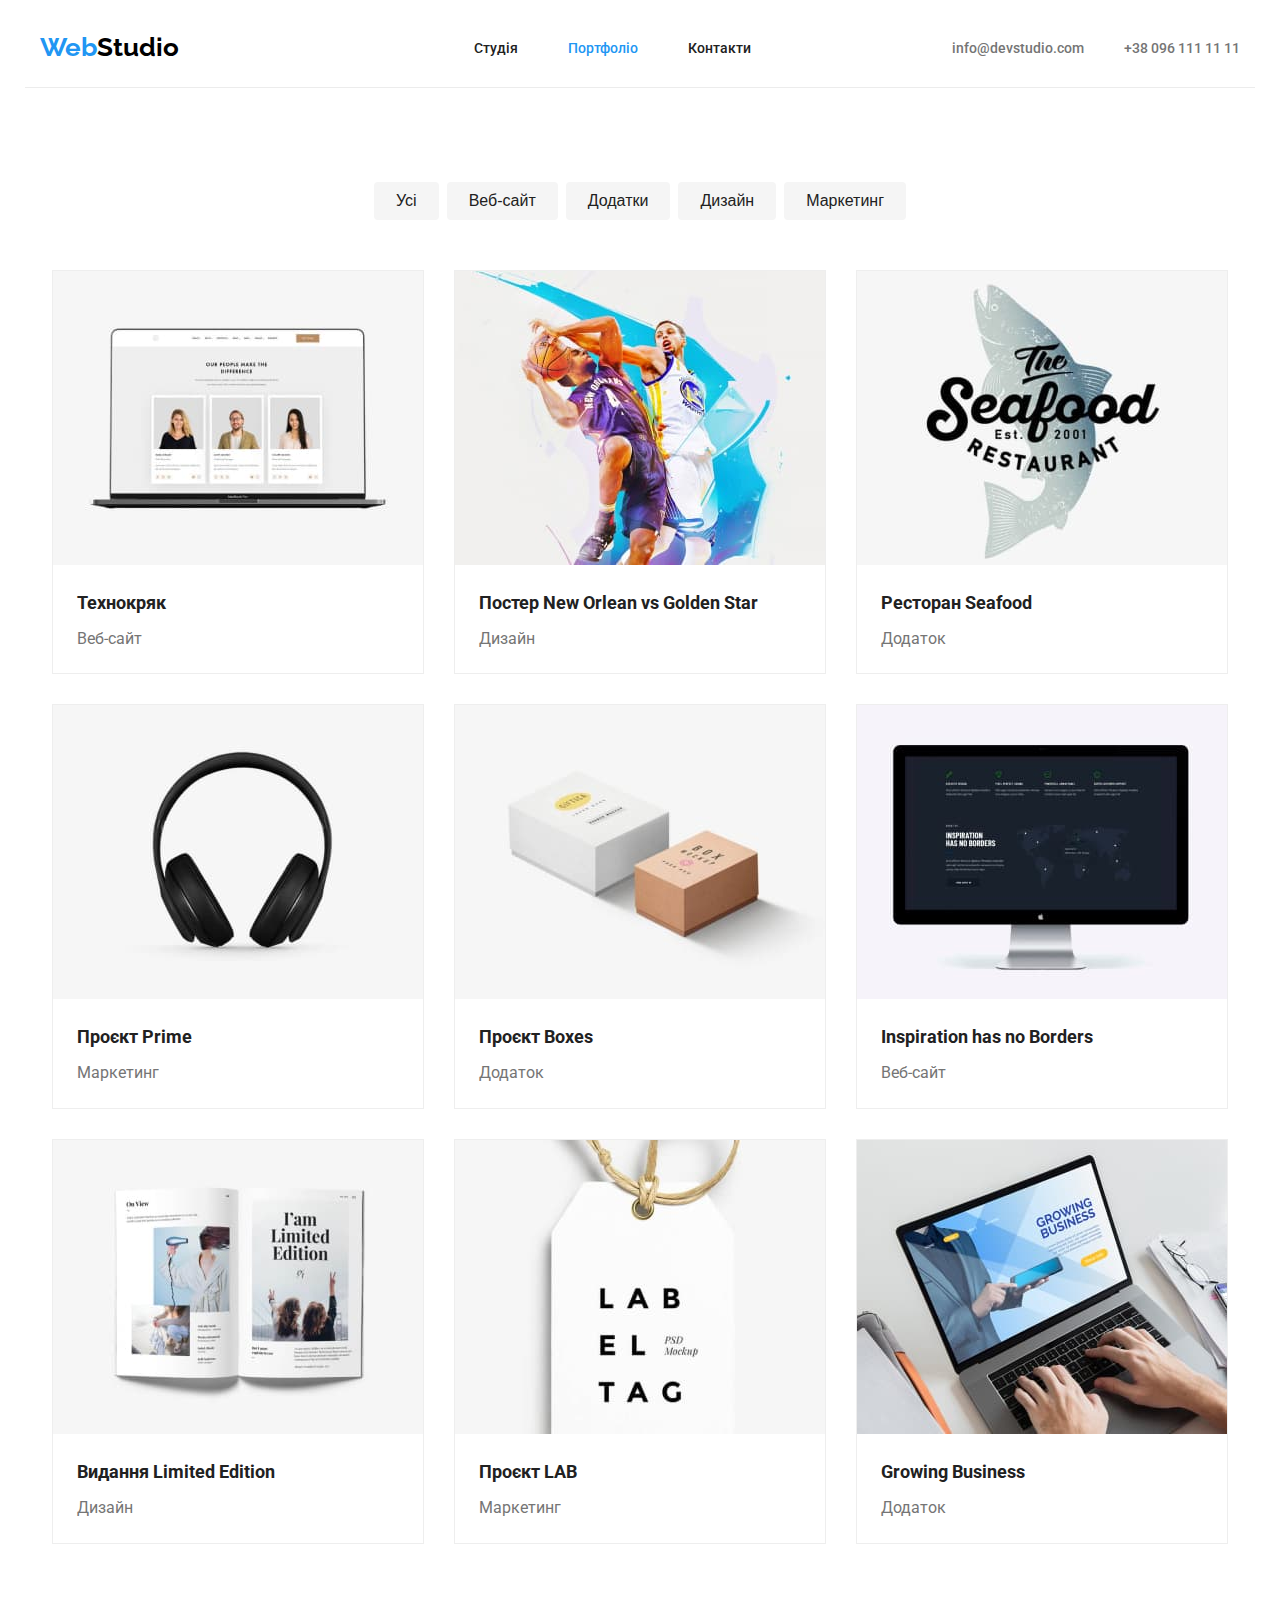
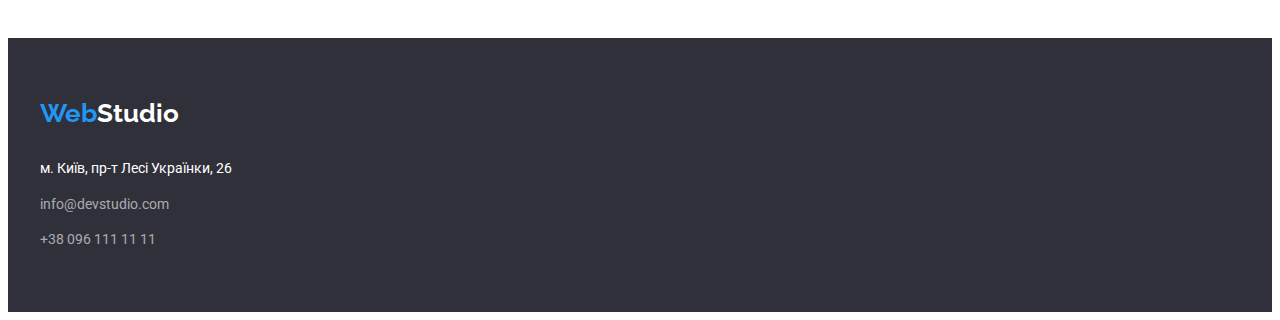
==== portfolio.html @ f9c9e4a5 "Initial commit" ====
<!DOCTYPE html>
<html lang="uk">
  <head>
    <meta charset="UTF-8" />
    <meta http-equiv="X-UA-Compatible" content="IE=edge" />
    <meta name="viewport" content="width=device-width, initial-scale=1.0" />
    <title>Портфоліо</title>
    <link rel="preconnect" href="https://fonts.googleapis.com" />
    <link rel="preconnect" href="https://fonts.gstatic.com" crossorigin />
    <link
      href="https://fonts.googleapis.com/css2?family=Raleway:wght@700&family=Roboto:wght@400;500;700;900&display=swap"
      rel="stylesheet"
    />
    <link
      rel="stylesheet"
      href="https://cdnjs.cloudflare.com/ajax/libs/modern-normalize/1.1.0/modern-normalize.min.css"
      integrity="sha512-wpPYUAdjBVSE4KJnH1VR1HeZfpl1ub8YT/NKx4PuQ5NmX2tKuGu6U/JRp5y+Y8XG2tV+wKQpNHVUX03MfMFn9Q=="
      crossorigin="anonymous"
      referrerpolicy="no-referrer"
    />
    <link rel="stylesheet" href="./styles/styles.css" />
  </head>
  <body>
    <header>
      <div class="container header-flex">
        <a href="index.html" class="logo"><span class="logo-firstpart">Web</span>Studio</a>
        <nav>
          <ul class="list nav-links">
            <li><a href="index.html" class="main-nav-link">Студія</a></li>
            <li><a href="portfolio.html" class="main-nav-link current">Портфоліо</a></li>
            <li><a href="#" class="main-nav-link fix-link">Контакти</a></li>
          </ul>
        </nav>
        <ul class="list header-contacts">
          <li><a href="mailto:info@devstudio.com" class="contact-link">info@devstudio.com</a></li>
          <li><a href="tel:+380961111111" class="contact-link fix-link">+38 096 111 11 11</a></li>
        </ul>
      </div>
    </header>
    <main>
      <!-- Work examples -->
      <section class="section">
        <div class="container">
          <h1 class="visually-hidden">Наші роботи</h1>
          <ul class="list filter-button">
            <li>
              <button type="button" class="secondary-button">Усі</button>
            </li>
            <li>
              <button type="button" class="secondary-button">Веб-сайт</button>
            </li>
            <li>
              <button type="button" class="secondary-button">Додатки</button>
            </li>
            <li>
              <button type="button" class="secondary-button">Дизайн</button>
            </li>
            <li>
              <button type="button" class="secondary-button">Маркетинг</button>
            </li>
          </ul>

          <ul class="list portfolio-flex">
            <li class="portfolio-list-item">
              <img src="./images/portfolio1.jpg" alt="Перше портфоліо" />
              <div class="portfolio-card">
                <h2 class="topic-portfolio">Технокряк</h2>
                <p class="topic-portfolio-text">Веб-сайт</p>
              </div>
            </li>
            <li class="portfolio-list-item">
              <img src="./images/portfolio2.jpg" alt="Друге портфоліо" />
              <div class="portfolio-card">
                <h2 class="topic-portfolio">Постер New Orlean vs Golden Star</h2>
                <p class="topic-portfolio-text">Дизайн</p>
              </div>
            </li>
            <li class="portfolio-list-item">
              <img src="./images/portfolio3.jpg" alt="Третє портфоліо" />
              <div class="portfolio-card">
                <h2 class="topic-portfolio">Ресторан Seafood</h2>
                <p class="topic-portfolio-text">Додаток</p>
              </div>
            </li>
            <li class="portfolio-list-item">
              <img src="./images/portfolio4.jpg" alt="Четверте портфоліо" />
              <div class="portfolio-card">
                <h2 class="topic-portfolio">Проєкт Prime</h2>
                <p class="topic-portfolio-text">Маркетинг</p>
              </div>
            </li>
            <li class="portfolio-list-item">
              <img src="./images/portfolio5.jpg" alt="П'яте портфоліо" />
              <div class="portfolio-card">
                <h2 class="topic-portfolio">Проєкт Boxes</h2>
                <p class="topic-portfolio-text">Додаток</p>
              </div>
            </li>
            <li class="portfolio-list-item">
              <img src="./images/portfolio6.jpg" alt="Шосте портфоліо" />
              <div class="portfolio-card">
                <h2 class="topic-portfolio">Inspiration has no Borders</h2>
                <p class="topic-portfolio-text">Веб-сайт</p>
              </div>
            </li>
            <li class="portfolio-list-item">
              <img src="./images/portfolio7.jpg" alt="Сьоме портфоліо" />
              <div class="portfolio-card">
                <h2 class="topic-portfolio">Видання Limited Edition</h2>
                <p class="topic-portfolio-text">Дизайн</p>
              </div>
            </li>
            <li class="portfolio-list-item">
              <img src="./images/portfolio8.jpg" alt="Восьме портфоліо" />
              <div class="portfolio-card">
                <h2 class="topic-portfolio">Проєкт LAB</h2>
                <p class="topic-portfolio-text">Маркетинг</p>
              </div>
            </li>
            <li class="portfolio-list-item">
              <img src="./images/portfolio9.jpg" alt="Дев'яте портфоліо" />
              <div class="portfolio-card">
                <h2 class="topic-portfolio">Growing Business</h2>
                <p class="topic-portfolio-text">Додаток</p>
              </div>
            </li>
          </ul>
        </div>
      </section>
    </main>
    <footer class="footer">
      <div class="container">
        <a href="index.html" class="footer-logo"><span class="logo-firstpart">Web</span>Studio</a>
        <address>
          <ul class="list">
            <li class="footer-list-item">
              <a
                href="https://goo.gl/maps/z9Qv3HFJrDV9PnVbA"
                target="_blank"
                rel="noreferrer noopener"
                class="footer-link"
                >м. Київ, пр-т Лесі Українки, 26</a
              >
            </li>
            <li class="footer-list-item">
              <a href="mailto:info@devstudio.com" class="footer-link-second">info@devstudio.com</a>
            </li>
            <li class="footer-list-item">
              <a href="tel:+380961111111" class="footer-link-second">+38 096 111 11 11</a>
            </li>
          </ul>
        </address>
      </div>
    </footer>
  </body>
</html>
---- styles/styles.css ----
:root {
  --topic-color: #212121;
  --black-logo: #000000;
  --text-color: #757575;
  --button-color: #2196f3;
  --main-background-color: #f5f5f5;
  --main-background-color-second: #ffffff;
  --hero-color: #2f303a;
  --footer-link-second-color: rgba(255, 255, 255, 0.6);
}

body {
  font-family: 'Roboto', 'Raleway', sans-serif;
  color: var(--topic-color);
}

.visually-hidden {
  position: absolute;
  white-space: nowrap;
  width: 1px;
  height: 1px;
  overflow: hidden;
  border: 0;
  padding: 0;
  clip: rect(0 0 0 0);
  clip-path: inset(50%);
  margin: -1px;
}
.list {
  list-style: none;
  padding-left: 0;
  margin: 0;
}

h1,
h2,
h3,
h4,
h5,
h6,
p,
ul {
  margin: 0;
  padding: 0;
}

img {
  display: block;
  max-width: 100%;
  height: auto;
}

/* POSITION */
.container {
  margin-left: auto;
  margin-right: auto;
  width: 1200px;
  padding-left: 15px;
  padding-right: 15px;
}
.section {
  padding-top: 94px;
  padding-bottom: 94px;
}

/* NAVIGATION */
header {
  background-color: var(--main-background-color-second);
}

.header-flex {
  display: flex;
  justify-content: space-between;
  align-items: center;
  padding-top: 24px;
  padding-bottom: 24px;

  border-bottom: 1px solid #ececec;
}

.nav-links {
  display: flex;
  justify-content: space-between;
}

.header-contacts {
  display: flex;
  justify-content: space-between;
}

.logo {
  color: var(--black-logo);
  font-family: 'Raleway';
  font-weight: 700;
  font-size: 26px;
  line-height: 1.19;
  text-decoration: none;
  margin-right: 93px;
}
.logo-firstpart {
  color: var(--button-color);
}
.main-nav-link {
  color: var(--topic-color);
  cursor: pointer;
  font-weight: 500;
  font-size: 14px;
  line-height: 1.14;
  text-decoration: none;

  margin-right: 50px;
}

.main-nav-link:hover,
.main-nav-link:focus {
  color: var(--button-color);
}
.main-nav-link.current {
  color: var(--button-color);
}
.contact-link {
  color: var(--text-color);
  cursor: pointer;
  font-weight: 500;
  font-size: 14px;
  line-height: 1.14;
  text-decoration: none;

  margin-right: 40px;
}
.contact-link:hover,
.contact-link:focus {
  color: var(--button-color);
}

.fix-link {
  margin-right: 0;
}

/* HERO */
.hero {
  background-color: var(--hero-color);
  padding-top: 200px;
  padding-bottom: 200px;
}
h1 {
  color: var(--main-background-color);
  font-family: 'Roboto';
  font-weight: 900;
  font-size: 44px;
  line-height: 1.36;
  text-transform: uppercase;
  text-align: center;
  letter-spacing: 0.06em;

  margin-bottom: 30px;
}
.button {
  background-color: var(--button-color);
  cursor: pointer;
  border: none;
  display: block;
  margin-right: auto;
  margin-left: auto;
  padding-top: 10px;
  padding-right: 24px;
  padding-bottom: 10px;
  padding-left: 24px;
  border-radius: 4px;
}
.button-text {
  color: var(--main-background-color-second);
  font-family: 'Roboto';
  font-weight: 700;
  font-size: 16px;
  line-height: 1.8;
}

/* Our advantages section */ /* What we do section */

.advantages-fix {
  padding-bottom: 0;
}
.advantages-flex {
  display: flex;
  justify-content: space-between;
}

.advantages-flex > li {
  margin-right: 30px;
}

.list.advantages-flex > li:last-child {
  margin-right: 0;
}

.topic {
  color: var(--topic-color);
  font-size: 14px;
  line-height: 1.14;
}

.topic-promo {
  text-align: center;
  font-size: 36px;
  line-height: 1.16;
  letter-spacing: 0.03em;
  margin-bottom: 50px;
}

.topic-text {
  color: var(--text-color);
  font-weight: 400;
  font-size: 14px;
  line-height: 1.7;
}

.promo-image {
  display: flex;
  justify-content: space-between;
}

.list.promo-image > li:not(:last-child) {
  margin-right: 30px;
}

/* Our team section */
.team {
  background-color: var(--main-background-color);
}
.team-section {
  color: var(--topic-color);
  font-size: 36px;
  line-height: 1.16;
  text-align: center;
  margin-bottom: 50px;
}

.team-list {
  display: flex;
  justify-content: space-around;
  }

.team-card {
  background-color: #ffffff;
}

.team-wrapper {
  padding: 30px 10px;
}

.team-topic {
  color: var(--topic-color);
  font-weight: 500;
  font-size: 16px;
  line-height: 1.18;
  text-align: center;
  /* margin-top: 30px; */
  margin-bottom: 10px;
}
.team-topic-text {
  color: var(--text-color);
  font-weight: 400;
  font-size: 16px;
  line-height: 1.18;
  text-align: center;
  /* padding-bottom: 30px; */
}

.list.team-list > li {
  box-shadow: 0px 1px 3px rgba(0, 0, 0, 0.12), 0px 1px 1px rgba(0, 0, 0, 0.14),
    0px 2px 1px rgba(0, 0, 0, 0.2);
  border-radius: 0px 0px 4px 4px;
}
/* FOOTER */
footer {
  background-color: var(--hero-color);
}

.footer {
  padding-top: 60px;
  padding-bottom: 60px;
}

.footer-logo {
  color: var(--main-background-color-second);
  font-family: 'Raleway';
  font-weight: 700;
  font-size: 26px;
  line-height: 1.19;
  text-decoration: none;
  display: inline-block;
  margin-bottom: 28px;
}
.footer-link {
  color: var(--main-background-color-second);
  font-style: normal;
  font-weight: 400;
  font-size: 14px;
  line-height: 1.7;
  text-decoration: none;
}
.footer-link-second {
  color: var(--footer-link-second-color);
  font-style: normal;
  font-weight: 400;
  font-size: 14px;
  line-height: 1.7;
  text-decoration: none;
}
.footer-link-second:hover,
.footer-link-second:focus {
  color: var(--button-color);
}

.footer-list-item:not(:last-child) {
  margin-bottom: 12px;
}

/* PORTFOLIO */

.filter-button {
  margin-bottom: 50px;
  display: flex;
  justify-content: center;
}

.list.filter-button > li:not(:last-child) {
  margin-right: 8px;
}

.secondary-button {
  background-color: var(--main-background-color);
  color: var(--topic-color);
  font-weight: 500;
  font-size: 16px;
  line-height: 1.6;
  cursor: pointer;
  padding-top: 6px;
  padding-right: 22px;
  padding-bottom: 6px;
  padding-left: 22px;
  border-radius: 4px;
  border: none;
}
.secondary-button:hover,
.secondary-button:focus {
  background-color: var(--button-color);
  color: var(--main-background-color-second);
}

.portfolio-flex {
  padding-top: 0;
  display: flex;
  justify-content: center;
  flex-wrap: wrap;
  gap: 30px;
}

.portfolio-list-item {
  width: 370px;
  border: 1px solid #eeeeee;
}
.portfolio-card {
  padding: 20px 24px;
}

.topic-portfolio {
  color: var(--topic-color);
  font-size: 18px;
  line-height: 2;
  margin-bottom: 4px;
}
.topic-portfolio-text {
  color: var(--text-color);
  font-weight: 400;
  font-size: 16px;
  line-height: 1.8;
}
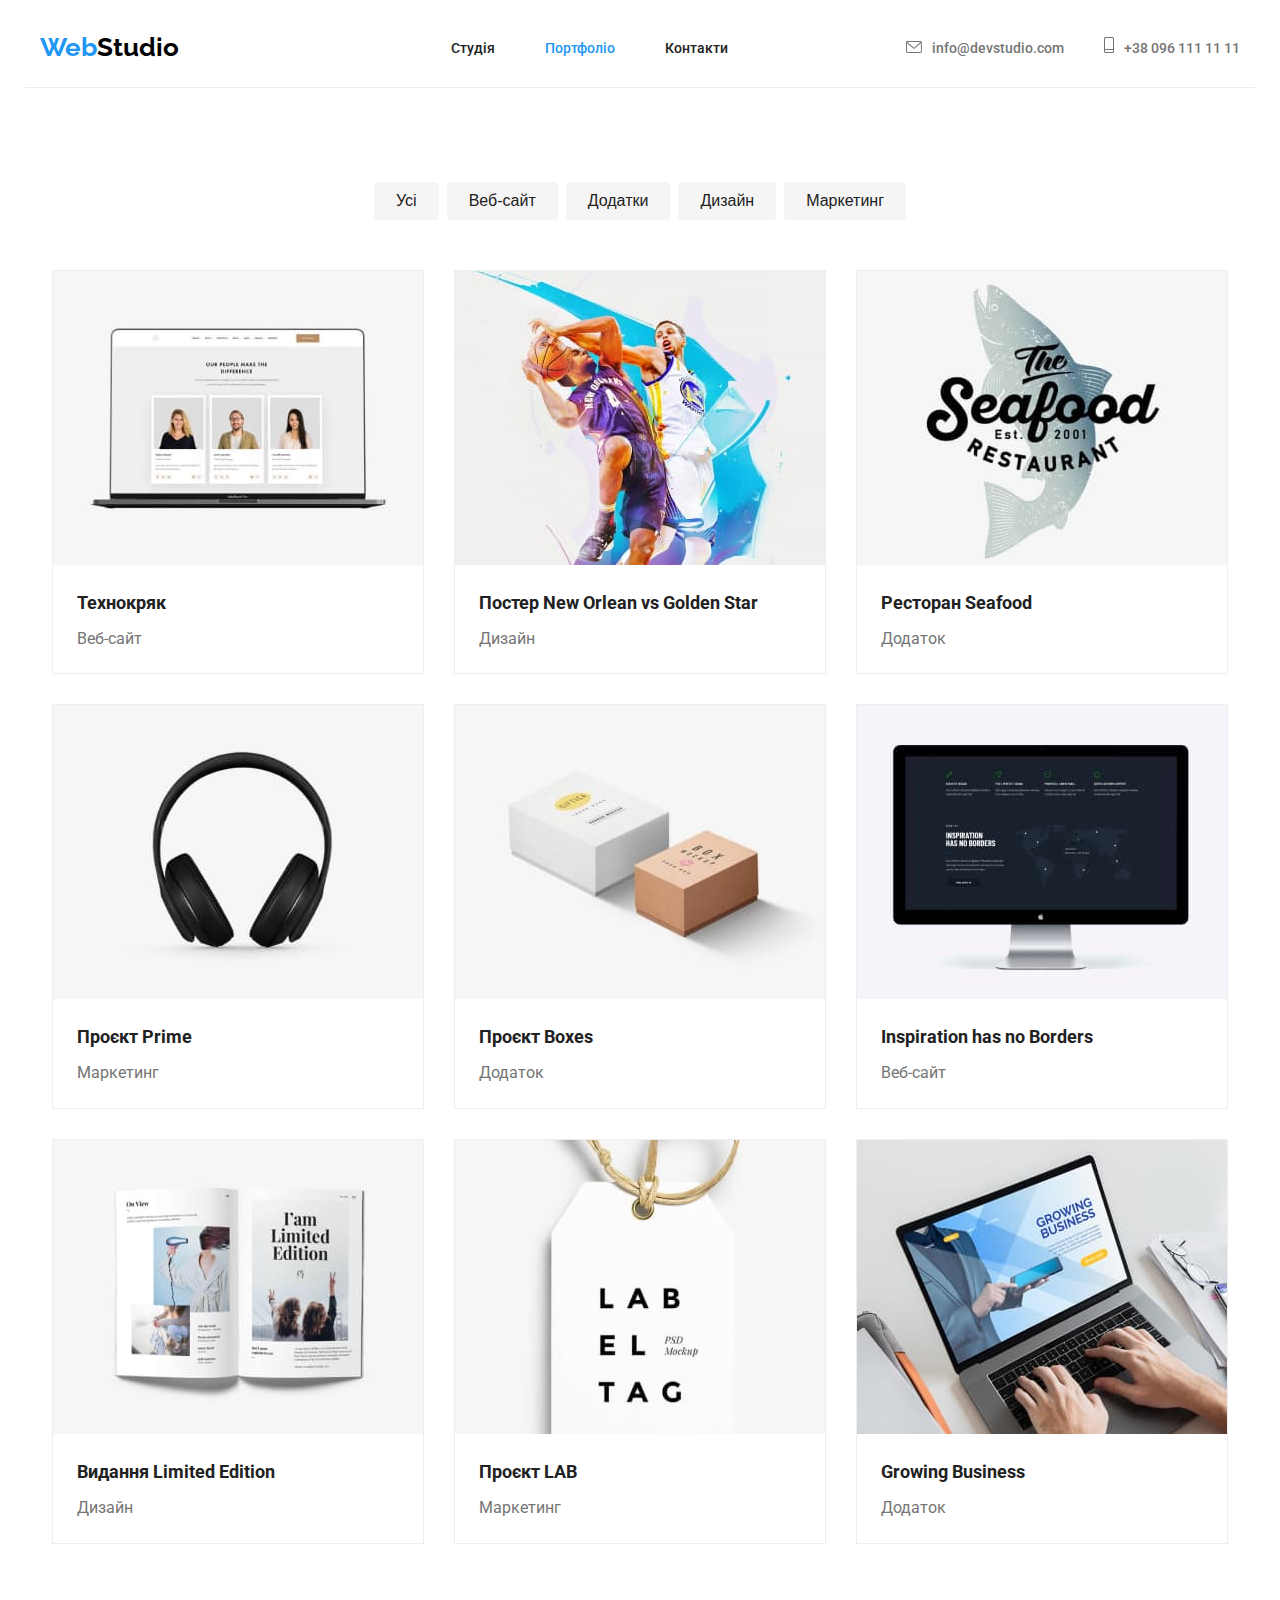
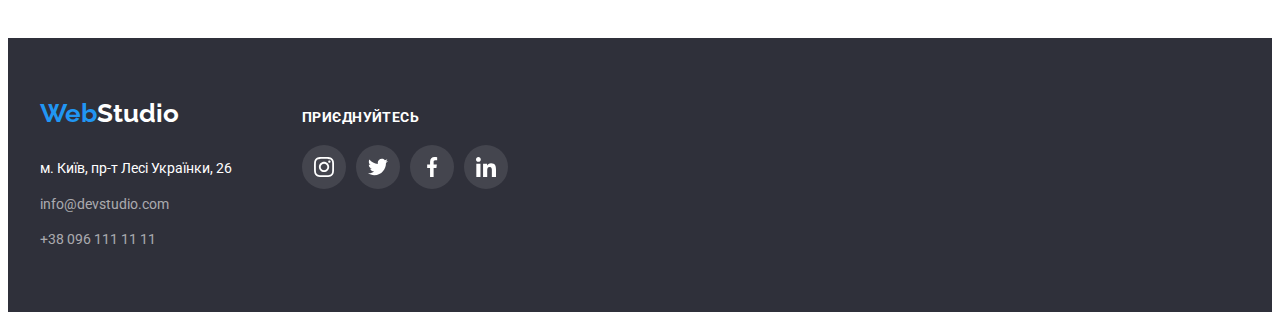
==== commit 80df60e1: "Ended icons" ====
--- a/portfolio.html
+++ b/portfolio.html
@@ -32,8 +32,20 @@
           </ul>
         </nav>
         <ul class="list header-contacts">
-          <li><a href="mailto:info@devstudio.com" class="contact-link">info@devstudio.com</a></li>
-          <li><a href="tel:+380961111111" class="contact-link fix-link">+38 096 111 11 11</a></li>
+          <li>
+            <a href="mailto:info@devstudio.com" class="contact-link"
+              ><svg class="heder-icon" width="16" height="12">
+                <use href="./images/icons.svg#icon-mail"></use></svg
+              >info@devstudio.com</a
+            >
+          </li>
+          <li>
+            <a href="tel:+380961111111" class="contact-link fix-link"
+              ><svg class="heder-icon" width="10" height="16">
+                <use href="./images/icons.svg#icon-smartphone"></use></svg
+              >+38 096 111 11 11</a
+            >
+          </li>
         </ul>
       </div>
     </header>
@@ -62,94 +74,145 @@
 
           <ul class="list portfolio-flex">
             <li class="portfolio-list-item">
-              <img src="./images/portfolio1.jpg" alt="Перше портфоліо" />
-              <div class="portfolio-card">
-                <h2 class="topic-portfolio">Технокряк</h2>
-                <p class="topic-portfolio-text">Веб-сайт</p>
-              </div>
-            </li>
-            <li class="portfolio-list-item">
-              <img src="./images/portfolio2.jpg" alt="Друге портфоліо" />
-              <div class="portfolio-card">
-                <h2 class="topic-portfolio">Постер New Orlean vs Golden Star</h2>
-                <p class="topic-portfolio-text">Дизайн</p>
-              </div>
-            </li>
-            <li class="portfolio-list-item">
-              <img src="./images/portfolio3.jpg" alt="Третє портфоліо" />
-              <div class="portfolio-card">
-                <h2 class="topic-portfolio">Ресторан Seafood</h2>
-                <p class="topic-portfolio-text">Додаток</p>
-              </div>
-            </li>
-            <li class="portfolio-list-item">
-              <img src="./images/portfolio4.jpg" alt="Четверте портфоліо" />
-              <div class="portfolio-card">
-                <h2 class="topic-portfolio">Проєкт Prime</h2>
-                <p class="topic-portfolio-text">Маркетинг</p>
-              </div>
-            </li>
-            <li class="portfolio-list-item">
-              <img src="./images/portfolio5.jpg" alt="П'яте портфоліо" />
-              <div class="portfolio-card">
-                <h2 class="topic-portfolio">Проєкт Boxes</h2>
-                <p class="topic-portfolio-text">Додаток</p>
-              </div>
-            </li>
-            <li class="portfolio-list-item">
-              <img src="./images/portfolio6.jpg" alt="Шосте портфоліо" />
-              <div class="portfolio-card">
-                <h2 class="topic-portfolio">Inspiration has no Borders</h2>
-                <p class="topic-portfolio-text">Веб-сайт</p>
-              </div>
-            </li>
-            <li class="portfolio-list-item">
-              <img src="./images/portfolio7.jpg" alt="Сьоме портфоліо" />
-              <div class="portfolio-card">
-                <h2 class="topic-portfolio">Видання Limited Edition</h2>
-                <p class="topic-portfolio-text">Дизайн</p>
-              </div>
-            </li>
-            <li class="portfolio-list-item">
-              <img src="./images/portfolio8.jpg" alt="Восьме портфоліо" />
-              <div class="portfolio-card">
-                <h2 class="topic-portfolio">Проєкт LAB</h2>
-                <p class="topic-portfolio-text">Маркетинг</p>
-              </div>
-            </li>
-            <li class="portfolio-list-item">
-              <img src="./images/portfolio9.jpg" alt="Дев'яте портфоліо" />
-              <div class="portfolio-card">
-                <h2 class="topic-portfolio">Growing Business</h2>
-                <p class="topic-portfolio-text">Додаток</p>
-              </div>
+              <a href="#" class="portfolio-link"
+                ><img src="./images/portfolio1.jpg" alt="Перше портфоліо" />
+                <div class="portfolio-card">
+                  <h2 class="topic-portfolio">Технокряк</h2>
+                  <p class="topic-portfolio-text">Веб-сайт</p>
+                </div></a
+              >
+            </li>
+            <li class="portfolio-list-item">
+              <a href="#" class="portfolio-link"
+                ><img src="./images/portfolio2.jpg" alt="Друге портфоліо" />
+                <div class="portfolio-card">
+                  <h2 class="topic-portfolio">Постер New Orlean vs Golden Star</h2>
+                  <p class="topic-portfolio-text">Дизайн</p>
+                </div></a
+              >
+            </li>
+            <li class="portfolio-list-item">
+              <a href="#" class="portfolio-link"
+                ><img src="./images/portfolio3.jpg" alt="Третє портфоліо" />
+                <div class="portfolio-card">
+                  <h2 class="topic-portfolio">Ресторан Seafood</h2>
+                  <p class="topic-portfolio-text">Додаток</p>
+                </div></a
+              >
+            </li>
+            <li class="portfolio-list-item">
+              <a href="#" class="portfolio-link"
+                ><img src="./images/portfolio4.jpg" alt="Четверте портфоліо" />
+                <div class="portfolio-card">
+                  <h2 class="topic-portfolio">Проєкт Prime</h2>
+                  <p class="topic-portfolio-text">Маркетинг</p>
+                </div></a
+              >
+            </li>
+            <li class="portfolio-list-item">
+              <a href="#" class="portfolio-link"
+                ><img src="./images/portfolio5.jpg" alt="П'яте портфоліо" />
+                <div class="portfolio-card">
+                  <h2 class="topic-portfolio">Проєкт Boxes</h2>
+                  <p class="topic-portfolio-text">Додаток</p>
+                </div></a
+              >
+            </li>
+            <li class="portfolio-list-item">
+              <a href="#" class="portfolio-link"
+                ><img src="./images/portfolio6.jpg" alt="Шосте портфоліо" />
+                <div class="portfolio-card">
+                  <h2 class="topic-portfolio">Inspiration has no Borders</h2>
+                  <p class="topic-portfolio-text">Веб-сайт</p>
+                </div></a
+              >
+            </li>
+            <li class="portfolio-list-item">
+              <a href="#" class="portfolio-link"
+                ><img src="./images/portfolio7.jpg" alt="Сьоме портфоліо" />
+                <div class="portfolio-card">
+                  <h2 class="topic-portfolio">Видання Limited Edition</h2>
+                  <p class="topic-portfolio-text">Дизайн</p>
+                </div></a
+              >
+            </li>
+            <li class="portfolio-list-item">
+              <a href="#" class="portfolio-link"
+                ><img src="./images/portfolio8.jpg" alt="Восьме портфоліо" />
+                <div class="portfolio-card">
+                  <h2 class="topic-portfolio">Проєкт LAB</h2>
+                  <p class="topic-portfolio-text">Маркетинг</p>
+                </div></a
+              >
+            </li>
+            <li class="portfolio-list-item">
+              <a href="#" class="portfolio-link"
+                ><img src="./images/portfolio9.jpg" alt="Дев'яте портфоліо" />
+                <div class="portfolio-card">
+                  <h2 class="topic-portfolio">Growing Business</h2>
+                  <p class="topic-portfolio-text">Додаток</p>
+                </div></a
+              >
             </li>
           </ul>
         </div>
       </section>
     </main>
     <footer class="footer">
-      <div class="container">
-        <a href="index.html" class="footer-logo"><span class="logo-firstpart">Web</span>Studio</a>
-        <address>
-          <ul class="list">
-            <li class="footer-list-item">
-              <a
-                href="https://goo.gl/maps/z9Qv3HFJrDV9PnVbA"
-                target="_blank"
-                rel="noreferrer noopener"
-                class="footer-link"
-                >м. Київ, пр-т Лесі Українки, 26</a
-              >
-            </li>
-            <li class="footer-list-item">
-              <a href="mailto:info@devstudio.com" class="footer-link-second">info@devstudio.com</a>
-            </li>
-            <li class="footer-list-item">
-              <a href="tel:+380961111111" class="footer-link-second">+38 096 111 11 11</a>
-            </li>
-          </ul>
-        </address>
+      <div class="container footer-container">
+        <div class="adress-container">
+          <a href="index.html" class="footer-logo"><span class="logo-firstpart">Web</span>Studio</a>
+          <address>
+            <ul class="list">
+              <li class="footer-list-item">
+                <a
+                  href="https://goo.gl/maps/z9Qv3HFJrDV9PnVbA"
+                  target="_blank"
+                  rel="noreferrer noopener"
+                  class="footer-link"
+                  >м. Київ, пр-т Лесі Українки, 26</a
+                >
+              </li>
+              <li class="footer-list-item">
+                <a href="mailto:info@devstudio.com" class="footer-link-second"
+                  >info@devstudio.com</a
+                >
+              </li>
+              <li class="footer-list-item">
+                <a href="tel:+380961111111" class="footer-link-second">+38 096 111 11 11</a>
+              </li>
+            </ul>
+          </address>
+        </div>
+        <div class="link-footer-container">
+          <p class="link-footer-logo">приєднуйтесь</p>
+          <ul class="list footer-social-list">
+            <li class="foter-link-item">
+              <a href="#" class="footer-social-link"
+                ><svg width="20" height="20">
+                  <use href="./images/icons.svg#icon-instagram"></use></svg
+              ></a>
+            </li>
+            <li class="foter-link-item">
+              <a href="#" class="footer-social-link"
+                ><svg width="20" height="20">
+                  <use href="./images/icons.svg#icon-twitter"></use></svg
+              ></a>
+            </li>
+            <li class="foter-link-item">
+              <a href="#" class="footer-social-link"
+                ><svg width="20" height="20">
+                  <use href="./images/icons.svg#icon-facebook"></use></svg
+              ></a>
+            </li>
+            <li class="foter-link-item">
+              <a href="#" class="footer-social-link"
+                ><svg width="20" height="20">
+                  <use href="./images/icons.svg#icon-linkedin"></use></svg
+              ></a>
+            </li>
+          </ul>
+        </div>
       </div>
     </footer>
   </body>
--- a/styles/styles.css
+++ b/styles/styles.css
@@ -86,6 +86,7 @@
 .header-contacts {
   display: flex;
   justify-content: space-between;
+  align-items: center;
 }
 
 .logo {
@@ -133,13 +134,20 @@
   color: var(--button-color);
 }
 
+.heder-icon {
+  margin-right: 10px;
+  fill: currentColor;
+}
+
 .fix-link {
   margin-right: 0;
 }
 
 /* HERO */
 .hero {
-  background-color: var(--hero-color);
+  background-image: linear-gradient(rgba(47, 48, 58, 0.4), rgba(47, 48, 58, 0.4)),
+    url('../images/hero-back.jpg');
+
   padding-top: 200px;
   padding-bottom: 200px;
 }
@@ -223,7 +231,15 @@
 .list.promo-image > li:not(:last-child) {
   margin-right: 30px;
 }
-
+.advantages-icon {
+  display: flex;
+  justify-content: center;
+  align-items: center;
+  margin-bottom: 30px;
+  width: 270px;
+  height: 120px;
+  background-color: var(--main-background-color);
+}
 /* Our team section */
 .team {
   background-color: var(--main-background-color);
@@ -239,14 +255,15 @@
 .team-list {
   display: flex;
   justify-content: space-around;
-  }
+  /* gap: 30px; */
+}
 
 .team-card {
   background-color: #ffffff;
 }
 
 .team-wrapper {
-  padding: 30px 10px;
+  padding: 30px 0 30px 0;
 }
 
 .team-topic {
@@ -272,6 +289,76 @@
     0px 2px 1px rgba(0, 0, 0, 0.2);
   border-radius: 0px 0px 4px 4px;
 }
+
+.social-media-list {
+  display: flex;
+  /* justify-content: space-between; */
+  align-items: center;
+  gap: 10px;
+  padding-right: 32px;
+  padding-left: 32px;
+  margin-top: 16px;
+}
+.social-item {
+  width: 44px;
+  height: 44px;
+  border-radius: 50%;
+}
+
+.social-media-link {
+  display: flex;
+  justify-content: center;
+  align-items: center;
+
+  width: 100%;
+  height: 100%;
+
+  fill: #afb1b8;
+}
+.social-media-link:hover,
+.social-media-link:focus {
+  background-color: #2196f3;
+  fill: var(--main-background-color-second);
+  border-radius: 50%;
+}
+
+/* CLIENTS */
+.clients-logo {
+  font-weight: 700;
+  font-size: 36px;
+  line-height: 42px;
+  text-align: center;
+  letter-spacing: 0.03em;
+
+  margin-bottom: 50px;
+}
+.clients-list {
+  display: flex;
+  justify-content: center;
+  align-items: center;
+  gap: 30px;
+}
+.clients-item {
+  display: flex;
+  justify-content: center;
+  align-items: center;
+  width: 170px;
+  height: 95px;
+}
+
+.clients-link {
+  fill: #afb1b8;
+  border: 1px solid #afb1b8;
+  border-radius: 4px;
+}
+.clients-link:hover,
+.clients-link:focus {
+  fill: #2196f3;
+  border: 1px solid #2196f3;
+  border-radius: 4px;
+  outline: #2196f3;
+}
+
 /* FOOTER */
 footer {
   background-color: var(--hero-color);
@@ -281,7 +368,37 @@
   padding-top: 60px;
   padding-bottom: 60px;
 }
-
+.footer-container {
+  display: flex;
+  align-items: baseline;
+  gap: 70px;
+}
+.footer-social-list {
+  display: flex;
+  gap: 10px;
+  margin-top: 20px;
+}
+
+.foter-link-item {
+  width: 44px;
+  height: 44px;
+  border-radius: 50%;
+  background: rgba(255, 255, 255, 0.1);
+}
+.footer-social-link {
+  fill: var(--main-background-color-second);
+  display: flex;
+  justify-content: center;
+  align-items: center;
+
+  width: 100%;
+  height: 100%;
+}
+.footer-social-link:hover,
+.footer-social-link:focus {
+  border-radius: 50%;
+  background: #2196f3;
+}
 .footer-logo {
   color: var(--main-background-color-second);
   font-family: 'Raleway';
@@ -315,6 +432,14 @@
 
 .footer-list-item:not(:last-child) {
   margin-bottom: 12px;
+}
+.link-footer-logo {
+  color: var(--main-background-color-second);
+  font-weight: 700;
+  font-size: 14px;
+  line-height: 16px;
+  letter-spacing: 0.03em;
+  text-transform: uppercase;
 }
 
 /* PORTFOLIO */
@@ -347,6 +472,8 @@
 .secondary-button:focus {
   background-color: var(--button-color);
   color: var(--main-background-color-second);
+  box-shadow: 0px 3px 1px rgba(0, 0, 0, 0.1), 0px 1px 2px rgba(0, 0, 0, 0.08),
+    0px 2px 2px rgba(0, 0, 0, 0.12);
 }
 
 .portfolio-flex {
@@ -361,6 +488,19 @@
   width: 370px;
   border: 1px solid #eeeeee;
 }
+.portfolio-link {
+  display: block;
+  text-decoration: none;
+  width: 100%;
+  height: 100%;
+}
+.portfolio-link:hover,
+.portfolio-link:focus {
+  box-shadow: 0px 1px 1px rgba(0, 0, 0, 0.12), 0px 4px 4px rgba(0, 0, 0, 0.06),
+    1px 4px 6px rgba(0, 0, 0, 0.16);
+  outline-style: none;
+}
+
 .portfolio-card {
   padding: 20px 24px;
 }
